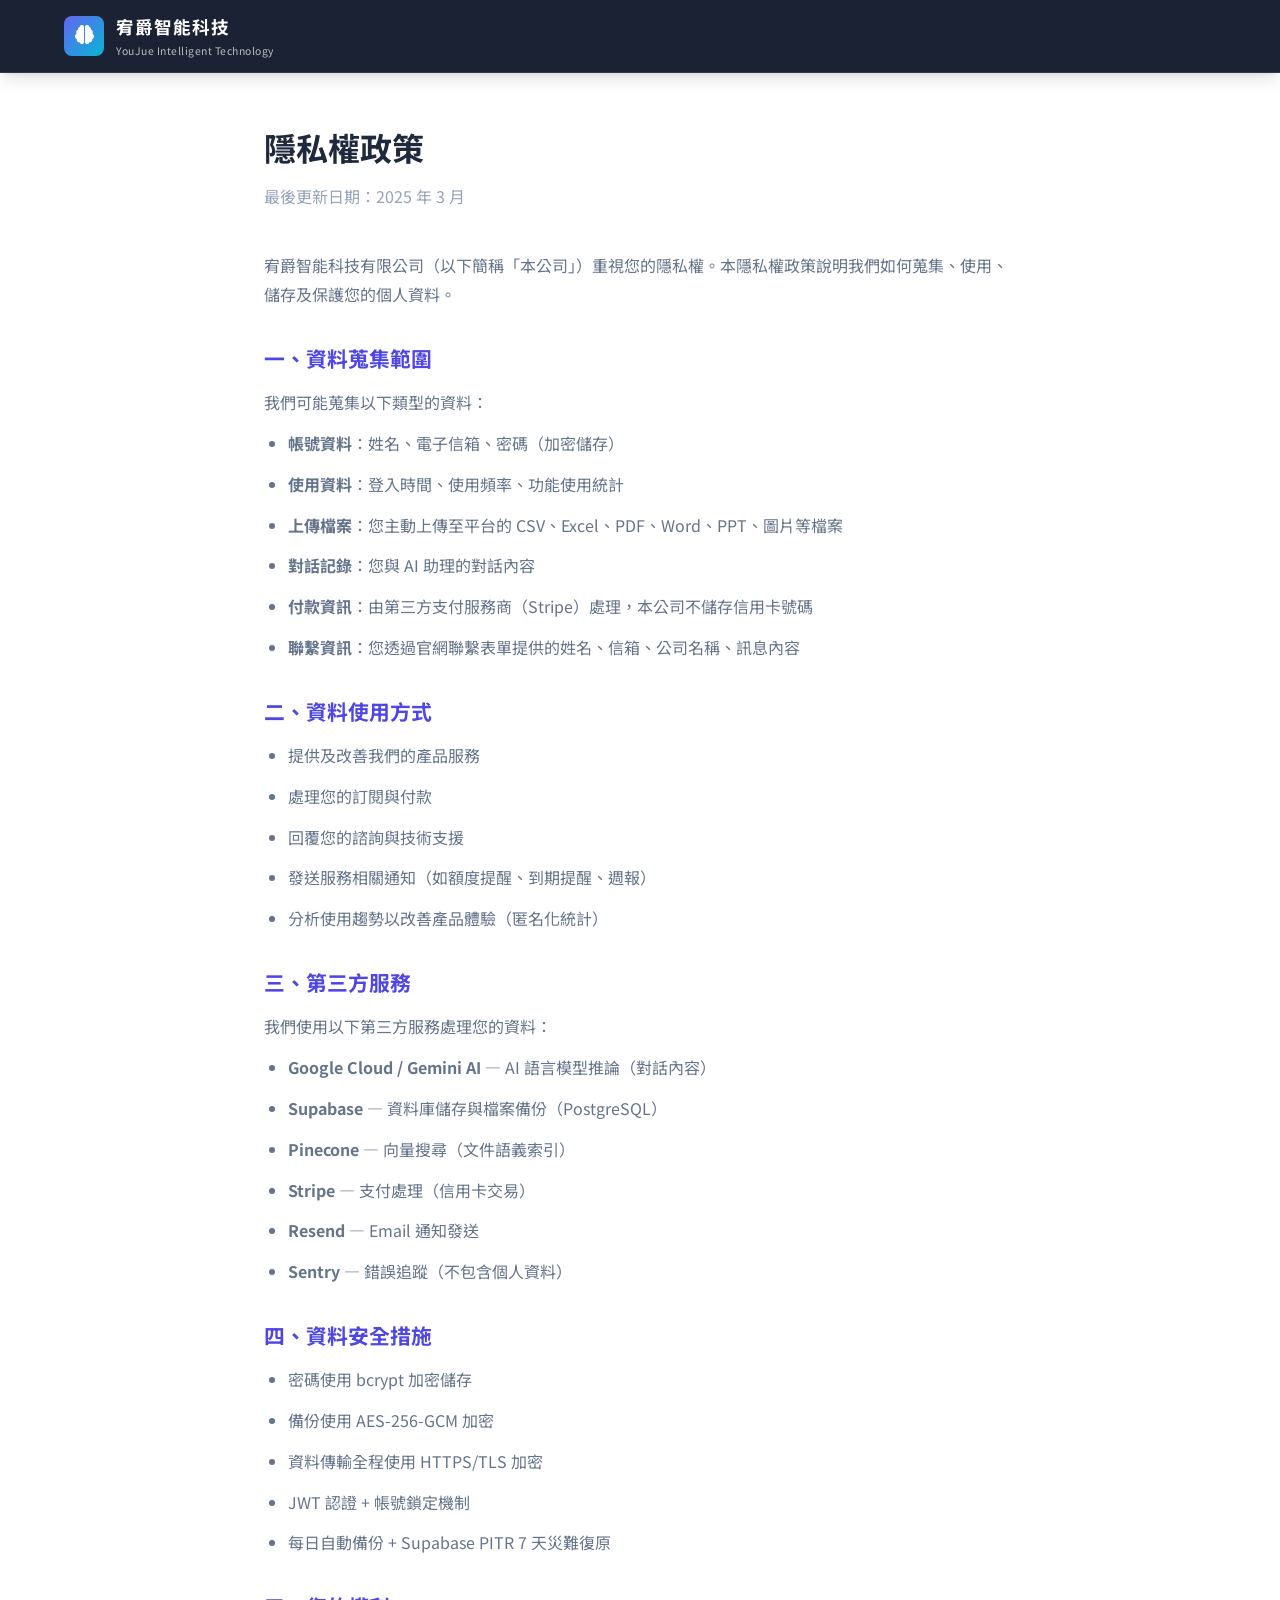
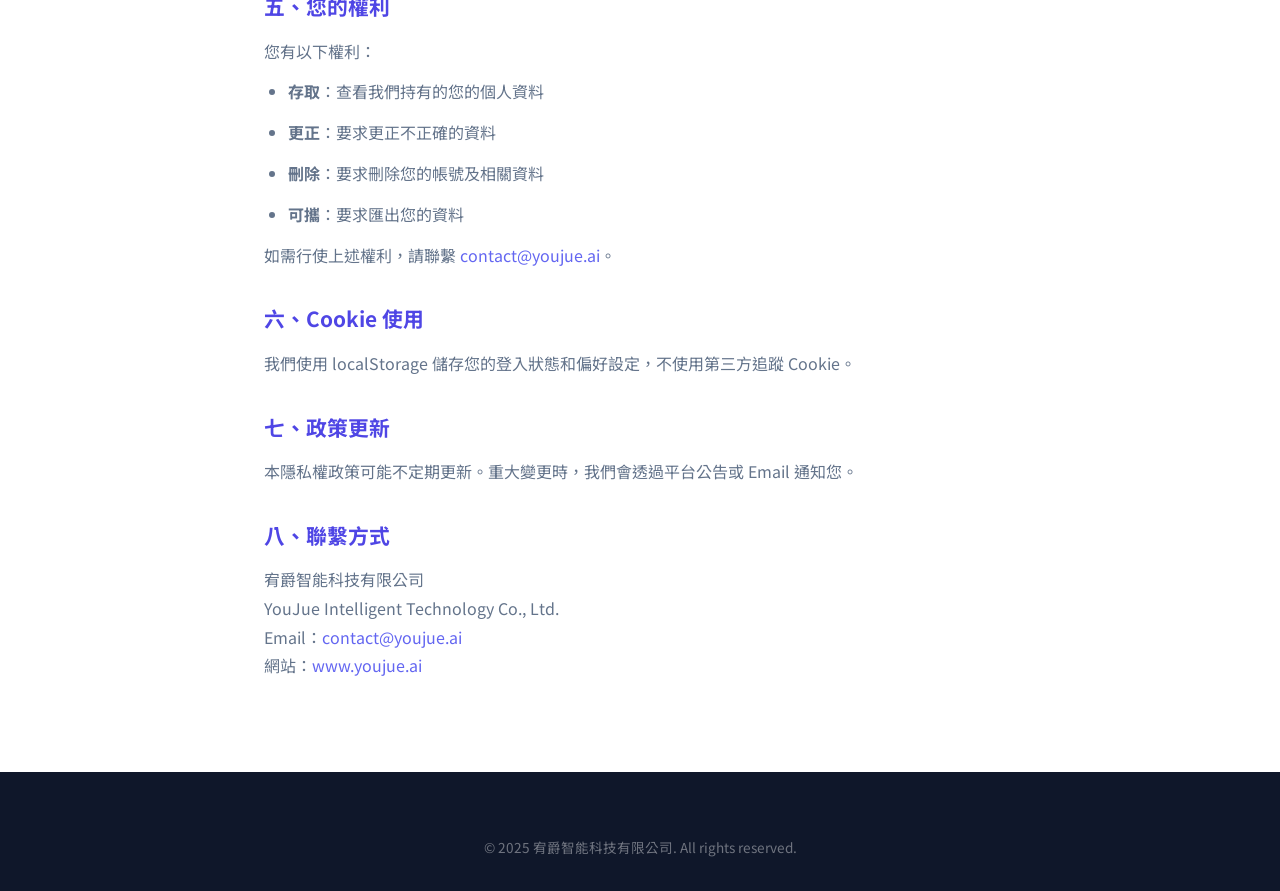
==== frontend/privacy.html @ e077a5e0 "feat: 建立宥爵智能科技官網完整初始版本 包含前端（首頁、產品頁、隱私政策、服務條款）、 後端（FastAPI + 健康檢查 + 聯繫表單 API）、 Docker 部署配置、CI/CD 工作流程" ====
<!DOCTYPE html>
<html lang="zh-TW">
<head>
    <meta charset="UTF-8">
    <meta name="viewport" content="width=device-width, initial-scale=1.0">
    <title>隱私權政策 — 宥爵智能科技</title>
    <link rel="stylesheet" href="https://cdnjs.cloudflare.com/ajax/libs/font-awesome/6.5.1/css/all.min.css">
    <link rel="preconnect" href="https://fonts.googleapis.com">
    <link rel="preconnect" href="https://fonts.gstatic.com" crossorigin>
    <link href="https://fonts.googleapis.com/css2?family=Noto+Sans+TC:wght@300;400;500;700;900&family=Inter:wght@300;400;500;600;700;800&display=swap" rel="stylesheet">
    <link rel="stylesheet" href="css/styles.css">
    <style>
        .legal-content { max-width: 800px; margin: 0 auto; padding: 120px 24px 80px; }
        .legal-content h1 { font-size: 2rem; margin-bottom: 8px; }
        .legal-content .legal-date { color: var(--text-muted); margin-bottom: 40px; }
        .legal-content h2 { font-size: 1.3rem; margin: 32px 0 12px; color: var(--primary-dark); }
        .legal-content p, .legal-content li { color: var(--text-secondary); line-height: 1.8; margin-bottom: 12px; }
        .legal-content ul { padding-left: 24px; }
        .legal-content a { color: var(--primary); }
    </style>
</head>
<body>
    <nav class="navbar scrolled" id="navbar">
        <div class="nav-container">
            <a href="index.html" class="nav-logo">
                <div class="logo-icon"><i class="fas fa-brain"></i></div>
                <div class="logo-text">
                    <span class="logo-main">宥爵智能科技</span>
                    <span class="logo-sub">YouJue Intelligent Technology</span>
                </div>
            </a>
        </div>
    </nav>

    <div class="legal-content">
        <h1>隱私權政策</h1>
        <p class="legal-date">最後更新日期：2025 年 3 月</p>

        <p>宥爵智能科技有限公司（以下簡稱「本公司」）重視您的隱私權。本隱私權政策說明我們如何蒐集、使用、儲存及保護您的個人資料。</p>

        <h2>一、資料蒐集範圍</h2>
        <p>我們可能蒐集以下類型的資料：</p>
        <ul>
            <li><strong>帳號資料</strong>：姓名、電子信箱、密碼（加密儲存）</li>
            <li><strong>使用資料</strong>：登入時間、使用頻率、功能使用統計</li>
            <li><strong>上傳檔案</strong>：您主動上傳至平台的 CSV、Excel、PDF、Word、PPT、圖片等檔案</li>
            <li><strong>對話記錄</strong>：您與 AI 助理的對話內容</li>
            <li><strong>付款資訊</strong>：由第三方支付服務商（Stripe）處理，本公司不儲存信用卡號碼</li>
            <li><strong>聯繫資訊</strong>：您透過官網聯繫表單提供的姓名、信箱、公司名稱、訊息內容</li>
        </ul>

        <h2>二、資料使用方式</h2>
        <ul>
            <li>提供及改善我們的產品服務</li>
            <li>處理您的訂閱與付款</li>
            <li>回覆您的諮詢與技術支援</li>
            <li>發送服務相關通知（如額度提醒、到期提醒、週報）</li>
            <li>分析使用趨勢以改善產品體驗（匿名化統計）</li>
        </ul>

        <h2>三、第三方服務</h2>
        <p>我們使用以下第三方服務處理您的資料：</p>
        <ul>
            <li><strong>Google Cloud / Gemini AI</strong> — AI 語言模型推論（對話內容）</li>
            <li><strong>Supabase</strong> — 資料庫儲存與檔案備份（PostgreSQL）</li>
            <li><strong>Pinecone</strong> — 向量搜尋（文件語義索引）</li>
            <li><strong>Stripe</strong> — 支付處理（信用卡交易）</li>
            <li><strong>Resend</strong> — Email 通知發送</li>
            <li><strong>Sentry</strong> — 錯誤追蹤（不包含個人資料）</li>
        </ul>

        <h2>四、資料安全措施</h2>
        <ul>
            <li>密碼使用 bcrypt 加密儲存</li>
            <li>備份使用 AES-256-GCM 加密</li>
            <li>資料傳輸全程使用 HTTPS/TLS 加密</li>
            <li>JWT 認證 + 帳號鎖定機制</li>
            <li>每日自動備份 + Supabase PITR 7 天災難復原</li>
        </ul>

        <h2>五、您的權利</h2>
        <p>您有以下權利：</p>
        <ul>
            <li><strong>存取</strong>：查看我們持有的您的個人資料</li>
            <li><strong>更正</strong>：要求更正不正確的資料</li>
            <li><strong>刪除</strong>：要求刪除您的帳號及相關資料</li>
            <li><strong>可攜</strong>：要求匯出您的資料</li>
        </ul>
        <p>如需行使上述權利，請聯繫 <a href="mailto:contact@youjue.ai">contact@youjue.ai</a>。</p>

        <h2>六、Cookie 使用</h2>
        <p>我們使用 localStorage 儲存您的登入狀態和偏好設定，不使用第三方追蹤 Cookie。</p>

        <h2>七、政策更新</h2>
        <p>本隱私權政策可能不定期更新。重大變更時，我們會透過平台公告或 Email 通知您。</p>

        <h2>八、聯繫方式</h2>
        <p>
            宥爵智能科技有限公司<br>
            YouJue Intelligent Technology Co., Ltd.<br>
            Email：<a href="mailto:contact@youjue.ai">contact@youjue.ai</a><br>
            網站：<a href="https://www.youjue.ai">www.youjue.ai</a>
        </p>
    </div>

    <footer class="footer">
        <div class="container">
            <div class="footer-bottom" style="border-top:none;padding-top:0;">
                <p>&copy; 2025 宥爵智能科技有限公司. All rights reserved.</p>
            </div>
        </div>
    </footer>
</body>
</html>
---- frontend/css/styles.css ----
/* ================================================================
   宥爵智能科技 — 公司官網樣式
   YouJue Intelligent Technology Co., Ltd.
   ================================================================ */

/* ---- CSS Variables ---- */
:root {
    --primary: #6366F1;
    --primary-dark: #4F46E5;
    --primary-light: #818CF8;
    --primary-bg: #EEF2FF;

    --accent-warm: #F59E0B;
    --accent-rose: #EC4899;
    --accent-emerald: #10B981;
    --accent-cyan: #06B6D4;

    --text-primary: #1E293B;
    --text-secondary: #64748B;
    --text-muted: #94A3B8;
    --text-white: #FFFFFF;

    --bg-white: #FFFFFF;
    --bg-light: #F8FAFC;
    --bg-dark: #0F172A;
    --bg-card: #FFFFFF;

    --border: #E2E8F0;
    --border-light: #F1F5F9;

    --shadow-sm: 0 1px 2px rgba(0,0,0,0.05);
    --shadow-md: 0 4px 6px -1px rgba(0,0,0,0.1), 0 2px 4px -2px rgba(0,0,0,0.1);
    --shadow-lg: 0 10px 15px -3px rgba(0,0,0,0.1), 0 4px 6px -4px rgba(0,0,0,0.1);
    --shadow-xl: 0 20px 25px -5px rgba(0,0,0,0.1), 0 8px 10px -6px rgba(0,0,0,0.1);

    --radius-sm: 8px;
    --radius-md: 12px;
    --radius-lg: 16px;
    --radius-xl: 24px;
    --radius-full: 9999px;

    --font-sans: 'Noto Sans TC', 'Inter', -apple-system, BlinkMacSystemFont, sans-serif;
    --font-mono: 'JetBrains Mono', 'Fira Code', monospace;

    --transition: all 0.3s cubic-bezier(0.4, 0, 0.2, 1);
    --transition-fast: all 0.15s ease;
}

/* ---- Reset & Base ---- */
*, *::before, *::after {
    margin: 0;
    padding: 0;
    box-sizing: border-box;
}

html {
    scroll-behavior: smooth;
    font-size: 16px;
}

body {
    font-family: var(--font-sans);
    color: var(--text-primary);
    background: var(--bg-white);
    line-height: 1.7;
    overflow-x: hidden;
    -webkit-font-smoothing: antialiased;
}

a {
    text-decoration: none;
    color: var(--primary);
    transition: var(--transition-fast);
}

a:hover {
    color: var(--primary-dark);
}

img {
    max-width: 100%;
    height: auto;
}

.container {
    max-width: 1200px;
    margin: 0 auto;
    padding: 0 24px;
}

.text-muted {
    color: var(--text-muted);
    font-size: 0.875rem;
}

/* ---- Buttons ---- */
.btn {
    display: inline-flex;
    align-items: center;
    gap: 8px;
    padding: 12px 24px;
    border-radius: var(--radius-full);
    font-weight: 600;
    font-size: 1rem;
    cursor: pointer;
    transition: var(--transition);
    border: 2px solid transparent;
    text-align: center;
    white-space: nowrap;
}

.btn-primary {
    background: linear-gradient(135deg, var(--primary), var(--primary-dark));
    color: var(--text-white);
    box-shadow: 0 4px 14px rgba(99, 102, 241, 0.4);
}

.btn-primary:hover {
    transform: translateY(-2px);
    box-shadow: 0 6px 20px rgba(99, 102, 241, 0.5);
    color: var(--text-white);
}

.btn-outline {
    background: transparent;
    color: var(--text-white);
    border-color: rgba(255,255,255,0.4);
}

.btn-outline:hover {
    background: rgba(255,255,255,0.1);
    border-color: rgba(255,255,255,0.8);
    color: var(--text-white);
}

.btn-lg {
    padding: 16px 32px;
    font-size: 1.1rem;
}

.btn-block {
    width: 100%;
    justify-content: center;
}

/* ---- Navbar ---- */
.navbar {
    position: fixed;
    top: 0;
    left: 0;
    right: 0;
    z-index: 1000;
    background: rgba(15, 23, 42, 0.8);
    backdrop-filter: blur(20px);
    border-bottom: 1px solid rgba(255,255,255,0.1);
    transition: var(--transition);
}

.navbar.scrolled {
    background: rgba(15, 23, 42, 0.95);
    box-shadow: var(--shadow-lg);
}

.nav-container {
    max-width: 1200px;
    margin: 0 auto;
    padding: 0 24px;
    display: flex;
    align-items: center;
    justify-content: space-between;
    height: 72px;
}

.nav-logo {
    display: flex;
    align-items: center;
    gap: 12px;
    color: var(--text-white);
}

.nav-logo:hover {
    color: var(--text-white);
}

.logo-icon {
    width: 40px;
    height: 40px;
    background: linear-gradient(135deg, var(--primary), var(--accent-cyan));
    border-radius: var(--radius-sm);
    display: flex;
    align-items: center;
    justify-content: center;
    font-size: 1.2rem;
    color: white;
}

.logo-text {
    display: flex;
    flex-direction: column;
}

.logo-main {
    font-weight: 700;
    font-size: 1.1rem;
    letter-spacing: 1px;
}

.logo-sub {
    font-size: 0.65rem;
    opacity: 0.7;
    letter-spacing: 0.5px;
}

.nav-links {
    display: flex;
    align-items: center;
    gap: 8px;
}

.nav-link {
    color: rgba(255,255,255,0.7);
    padding: 8px 16px;
    border-radius: var(--radius-full);
    font-size: 0.9rem;
    font-weight: 500;
    transition: var(--transition-fast);
}

.nav-link:hover,
.nav-link.active {
    color: var(--text-white);
    background: rgba(255,255,255,0.1);
}

.nav-toggle {
    display: none;
    background: none;
    border: none;
    cursor: pointer;
    padding: 8px;
}

.hamburger {
    display: block;
    width: 24px;
    height: 2px;
    background: white;
    position: relative;
    transition: var(--transition);
}

.hamburger::before,
.hamburger::after {
    content: '';
    position: absolute;
    width: 24px;
    height: 2px;
    background: white;
    transition: var(--transition);
}

.hamburger::before { top: -7px; }
.hamburger::after { top: 7px; }

.nav-toggle.active .hamburger { background: transparent; }
.nav-toggle.active .hamburger::before { top: 0; transform: rotate(45deg); }
.nav-toggle.active .hamburger::after { top: 0; transform: rotate(-45deg); }

/* ---- Hero Section ---- */
.hero {
    min-height: 100vh;
    display: flex;
    align-items: center;
    justify-content: center;
    position: relative;
    background: linear-gradient(135deg, #0F172A 0%, #1E293B 50%, #312E81 100%);
    overflow: hidden;
    padding-top: 72px;
}

.hero-bg {
    position: absolute;
    inset: 0;
    overflow: hidden;
}

.hero-particles {
    position: absolute;
    inset: 0;
}

.hero-content {
    position: relative;
    z-index: 2;
    text-align: center;
    padding: 40px 24px;
    max-width: 900px;
}

.hero-badge {
    display: inline-flex;
    align-items: center;
    gap: 8px;
    background: rgba(99, 102, 241, 0.2);
    border: 1px solid rgba(99, 102, 241, 0.3);
    color: var(--primary-light);
    padding: 8px 20px;
    border-radius: var(--radius-full);
    font-size: 0.85rem;
    font-weight: 500;
    margin-bottom: 32px;
    animation: fadeInUp 0.8s ease;
}

.hero-title {
    color: var(--text-white);
    margin-bottom: 24px;
    animation: fadeInUp 0.8s ease 0.2s both;
}

.hero-title-line {
    display: block;
    font-size: 2.5rem;
    font-weight: 300;
    letter-spacing: 2px;
}

.hero-title-highlight {
    display: block;
    font-size: 4rem;
    font-weight: 900;
    background: linear-gradient(135deg, var(--primary-light), var(--accent-cyan), var(--accent-warm));
    -webkit-background-clip: text;
    -webkit-text-fill-color: transparent;
    background-clip: text;
    line-height: 1.2;
    margin-top: 8px;
}

.hero-subtitle {
    color: rgba(255,255,255,0.7);
    font-size: 1.15rem;
    line-height: 1.8;
    margin-bottom: 40px;
    animation: fadeInUp 0.8s ease 0.4s both;
}

.hero-actions {
    display: flex;
    gap: 16px;
    justify-content: center;
    flex-wrap: wrap;
    margin-bottom: 60px;
    animation: fadeInUp 0.8s ease 0.6s both;
}

.hero-stats {
    display: flex;
    gap: 48px;
    justify-content: center;
    animation: fadeInUp 0.8s ease 0.8s both;
}

.hero-stat {
    display: flex;
    align-items: center;
    gap: 12px;
}

.hero-stat-icon {
    width: 48px;
    height: 48px;
    background: rgba(99, 102, 241, 0.2);
    border-radius: var(--radius-sm);
    display: flex;
    align-items: center;
    justify-content: center;
    color: var(--primary-light);
    font-size: 1.2rem;
}

.hero-stat-info {
    display: flex;
    flex-direction: column;
    text-align: left;
}

.hero-stat-number {
    color: var(--text-white);
    font-weight: 700;
    font-size: 1.1rem;
}

.hero-stat-label {
    color: rgba(255,255,255,0.5);
    font-size: 0.8rem;
}

.hero-scroll {
    position: absolute;
    bottom: 32px;
    left: 50%;
    transform: translateX(-50%);
    z-index: 2;
}

.scroll-indicator {
    display: flex;
    flex-direction: column;
    align-items: center;
    gap: 8px;
    color: rgba(255,255,255,0.4);
    font-size: 0.75rem;
    letter-spacing: 2px;
    text-transform: uppercase;
    animation: bounce 2s infinite;
}

/* ---- Section Common ---- */
.section {
    padding: 100px 0;
}

.section-header {
    text-align: center;
    margin-bottom: 64px;
}

.section-badge {
    display: inline-block;
    background: var(--primary-bg);
    color: var(--primary);
    padding: 6px 16px;
    border-radius: var(--radius-full);
    font-size: 0.8rem;
    font-weight: 600;
    text-transform: uppercase;
    letter-spacing: 2px;
    margin-bottom: 16px;
}

.section-title {
    font-size: 2.5rem;
    font-weight: 800;
    color: var(--text-primary);
    margin-bottom: 12px;
}

.section-subtitle {
    color: var(--text-secondary);
    font-size: 1.1rem;
}

/* ---- About Section ---- */
.about-section {
    background: var(--bg-light);
}

.about-grid {
    display: grid;
    grid-template-columns: 1fr 1fr;
    gap: 32px;
    align-items: start;
}

.about-card-intro {
    background: var(--bg-white);
    border-radius: var(--radius-lg);
    padding: 40px;
    box-shadow: var(--shadow-md);
    border: 1px solid var(--border-light);
}

.about-card-icon {
    width: 64px;
    height: 64px;
    background: linear-gradient(135deg, var(--primary), var(--primary-dark));
    border-radius: var(--radius-md);
    display: flex;
    align-items: center;
    justify-content: center;
    color: white;
    font-size: 1.5rem;
    margin-bottom: 24px;
}

.about-card-intro h3 {
    font-size: 1.5rem;
    margin-bottom: 16px;
}

.about-card-intro p {
    color: var(--text-secondary);
    margin-bottom: 12px;
    line-height: 1.8;
}

.about-values {
    display: grid;
    grid-template-columns: 1fr 1fr;
    gap: 20px;
}

.value-card {
    background: var(--bg-white);
    border-radius: var(--radius-md);
    padding: 28px;
    box-shadow: var(--shadow-sm);
    border: 1px solid var(--border-light);
    transition: var(--transition);
}

.value-card:hover {
    transform: translateY(-4px);
    box-shadow: var(--shadow-lg);
}

.value-icon {
    width: 48px;
    height: 48px;
    border-radius: var(--radius-sm);
    display: flex;
    align-items: center;
    justify-content: center;
    font-size: 1.2rem;
    margin-bottom: 16px;
}

.icon-warm { background: #FEF3C7; color: #D97706; }
.icon-craft { background: #FEE2E2; color: #DC2626; }
.icon-innovation { background: #DBEAFE; color: #2563EB; }
.icon-security { background: #D1FAE5; color: #059669; }

.value-card h4 {
    font-size: 1rem;
    margin-bottom: 8px;
}

.value-card p {
    color: var(--text-secondary);
    font-size: 0.9rem;
    line-height: 1.6;
}

/* ---- Philosophy Section ---- */
.philosophy-grid {
    display: grid;
    grid-template-columns: 1fr 1fr;
    gap: 24px;
    margin-bottom: 64px;
}

.philosophy-card {
    background: var(--bg-white);
    border-radius: var(--radius-lg);
    padding: 36px;
    box-shadow: var(--shadow-md);
    border: 1px solid var(--border-light);
    transition: var(--transition);
    position: relative;
    overflow: hidden;
}

.philosophy-card:hover {
    transform: translateY(-4px);
    box-shadow: var(--shadow-xl);
}

.philosophy-main {
    grid-column: 1 / -1;
    background: linear-gradient(135deg, var(--primary), var(--primary-dark));
    color: var(--text-white);
}

.philosophy-main p {
    color: rgba(255,255,255,0.85);
}

.philosophy-number {
    font-size: 4rem;
    font-weight: 900;
    opacity: 0.1;
    position: absolute;
    top: 16px;
    right: 24px;
    line-height: 1;
}

.philosophy-card h3 {
    font-size: 1.4rem;
    margin-bottom: 16px;
}

.philosophy-card p {
    color: var(--text-secondary);
    line-height: 1.8;
    margin-bottom: 20px;
}

.philosophy-tags {
    display: flex;
    flex-wrap: wrap;
    gap: 8px;
}

.tag {
    display: inline-block;
    padding: 4px 12px;
    border-radius: var(--radius-full);
    font-size: 0.8rem;
    font-weight: 500;
    background: rgba(99,102,241,0.1);
    color: var(--primary);
}

.philosophy-main .tag {
    background: rgba(255,255,255,0.2);
    color: var(--text-white);
}

/* Philosophy Flow */
.philosophy-flow {
    display: flex;
    align-items: center;
    justify-content: center;
    gap: 16px;
    padding: 40px 0;
    flex-wrap: wrap;
}

.flow-step {
    display: flex;
    flex-direction: column;
    align-items: center;
    gap: 12px;
}

.flow-icon {
    width: 72px;
    height: 72px;
    background: linear-gradient(135deg, var(--primary-bg), var(--bg-white));
    border: 2px solid var(--primary-light);
    border-radius: 50%;
    display: flex;
    align-items: center;
    justify-content: center;
    font-size: 1.5rem;
    color: var(--primary);
    transition: var(--transition);
}

.flow-step:hover .flow-icon {
    background: linear-gradient(135deg, var(--primary), var(--primary-dark));
    color: white;
    transform: scale(1.1);
}

.flow-label {
    font-weight: 600;
    font-size: 0.9rem;
    color: var(--text-primary);
}

.flow-arrow {
    color: var(--primary-light);
    font-size: 1.2rem;
}

/* ---- Products Section ---- */
.products-section {
    background: var(--bg-light);
}

.product-featured {
    background: var(--bg-white);
    border-radius: var(--radius-xl);
    overflow: hidden;
    box-shadow: var(--shadow-xl);
    border: 1px solid var(--border-light);
    margin-bottom: 64px;
    position: relative;
}

.product-featured-badge {
    position: absolute;
    top: 24px;
    left: 24px;
    background: linear-gradient(135deg, var(--accent-warm), #F97316);
    color: white;
    padding: 6px 16px;
    border-radius: var(--radius-full);
    font-size: 0.8rem;
    font-weight: 600;
    z-index: 2;
    display: flex;
    align-items: center;
    gap: 6px;
}

.product-featured-content {
    display: grid;
    grid-template-columns: 1fr 1fr;
    gap: 0;
}

.product-featured-info {
    padding: 60px 48px;
}

.product-featured-name {
    margin-bottom: 20px;
}

.product-logo-text {
    display: block;
    font-size: 2rem;
    font-weight: 800;
    background: linear-gradient(135deg, var(--primary), var(--accent-cyan));
    -webkit-background-clip: text;
    -webkit-text-fill-color: transparent;
    background-clip: text;
}

.product-logo-sub {
    display: block;
    font-size: 1rem;
    color: var(--text-muted);
    font-weight: 400;
}

.product-featured-desc {
    color: var(--text-secondary);
    font-size: 1.05rem;
    line-height: 1.8;
    margin-bottom: 28px;
}

.product-features {
    display: grid;
    grid-template-columns: 1fr 1fr;
    gap: 12px;
    margin-bottom: 32px;
}

.product-feature {
    display: flex;
    align-items: center;
    gap: 10px;
    padding: 8px 0;
    font-size: 0.9rem;
    color: var(--text-secondary);
}

.product-feature i {
    color: var(--primary);
    width: 20px;
    text-align: center;
}

.product-featured-actions {
    display: flex;
    gap: 12px;
}

.product-featured-actions .btn-outline {
    color: var(--text-secondary);
    border-color: var(--border);
}

.product-featured-actions .btn-outline:hover {
    color: var(--primary);
    border-color: var(--primary);
    background: var(--primary-bg);
}

/* Product Mockup */
.product-featured-visual {
    background: linear-gradient(135deg, #1E293B, #312E81);
    display: flex;
    align-items: center;
    justify-content: center;
    padding: 48px;
}

.product-mockup {
    width: 100%;
    max-width: 400px;
    background: var(--bg-white);
    border-radius: var(--radius-lg);
    overflow: hidden;
    box-shadow: 0 20px 60px rgba(0,0,0,0.3);
}

.mockup-header {
    background: #F1F5F9;
    padding: 12px 16px;
    display: flex;
    align-items: center;
    gap: 12px;
}

.mockup-dots {
    display: flex;
    gap: 6px;
}

.mockup-dots span {
    width: 10px;
    height: 10px;
    border-radius: 50%;
    background: #CBD5E1;
}

.mockup-dots span:first-child { background: #EF4444; }
.mockup-dots span:nth-child(2) { background: #F59E0B; }
.mockup-dots span:last-child { background: #22C55E; }

.mockup-url {
    flex: 1;
    background: white;
    padding: 4px 12px;
    border-radius: var(--radius-sm);
    font-size: 0.75rem;
    color: var(--text-muted);
}

.mockup-body {
    padding: 20px;
    min-height: 250px;
}

.mockup-chat {
    display: flex;
    flex-direction: column;
    gap: 12px;
}

.mockup-msg {
    max-width: 85%;
    padding: 10px 14px;
    border-radius: var(--radius-md);
    font-size: 0.85rem;
    line-height: 1.5;
    animation: fadeInUp 0.6s ease both;
}

.mockup-msg-user {
    align-self: flex-end;
    background: var(--primary);
    color: white;
    border-bottom-right-radius: 4px;
    animation-delay: 0.3s;
}

.mockup-msg-ai {
    align-self: flex-start;
    background: #F1F5F9;
    color: var(--text-primary);
    border-bottom-left-radius: 4px;
    display: flex;
    gap: 8px;
    animation-delay: 0.8s;
}

.mockup-ai-avatar {
    width: 28px;
    height: 28px;
    min-width: 28px;
    background: linear-gradient(135deg, var(--primary), var(--accent-cyan));
    border-radius: 50%;
    display: flex;
    align-items: center;
    justify-content: center;
    color: white;
    font-size: 0.7rem;
}

.mockup-typing {
    display: flex;
    gap: 4px;
    padding: 8px 14px;
    animation: fadeInUp 0.6s ease 1.3s both;
}

.mockup-typing span {
    width: 6px;
    height: 6px;
    border-radius: 50%;
    background: var(--text-muted);
    animation: typingDot 1.4s infinite;
}

.mockup-typing span:nth-child(2) { animation-delay: 0.2s; }
.mockup-typing span:nth-child(3) { animation-delay: 0.4s; }

/* Industries */
.industries-title {
    text-align: center;
    font-size: 1.5rem;
    margin-bottom: 32px;
    color: var(--text-primary);
}

.industries-grid {
    display: grid;
    grid-template-columns: repeat(3, 1fr);
    gap: 20px;
    margin-bottom: 64px;
}

.industry-card {
    background: var(--bg-white);
    border-radius: var(--radius-md);
    padding: 28px;
    text-align: center;
    box-shadow: var(--shadow-sm);
    border: 1px solid var(--border-light);
    transition: var(--transition);
}

.industry-card:hover {
    transform: translateY(-4px);
    box-shadow: var(--shadow-lg);
    border-color: var(--primary-light);
}

.industry-icon {
    width: 56px;
    height: 56px;
    margin: 0 auto 16px;
    background: var(--primary-bg);
    border-radius: var(--radius-md);
    display: flex;
    align-items: center;
    justify-content: center;
    font-size: 1.4rem;
    color: var(--primary);
}

.industry-card h4 {
    margin-bottom: 8px;
}

.industry-card p {
    color: var(--text-muted);
    font-size: 0.85rem;
}

/* Future Products */
.future-grid {
    display: grid;
    grid-template-columns: repeat(3, 1fr);
    gap: 20px;
}

.future-card {
    background: var(--bg-white);
    border-radius: var(--radius-md);
    padding: 32px;
    text-align: center;
    box-shadow: var(--shadow-sm);
    border: 2px dashed var(--border);
    position: relative;
    transition: var(--transition);
}

.future-card:hover {
    border-color: var(--primary-light);
    box-shadow: var(--shadow-md);
}

.future-badge {
    position: absolute;
    top: 16px;
    right: 16px;
    background: var(--primary-bg);
    color: var(--primary);
    padding: 4px 12px;
    border-radius: var(--radius-full);
    font-size: 0.7rem;
    font-weight: 600;
    text-transform: uppercase;
    letter-spacing: 1px;
}

.future-icon {
    width: 64px;
    height: 64px;
    margin: 0 auto 20px;
    background: linear-gradient(135deg, var(--primary-bg), #E0E7FF);
    border-radius: var(--radius-lg);
    display: flex;
    align-items: center;
    justify-content: center;
    font-size: 1.5rem;
    color: var(--primary);
}

.future-card h4 {
    margin-bottom: 12px;
    font-size: 1.1rem;
}

.future-card p {
    color: var(--text-secondary);
    font-size: 0.9rem;
    line-height: 1.6;
}

/* ---- Technology Section ---- */
.tech-grid {
    display: grid;
    grid-template-columns: repeat(3, 1fr);
    gap: 24px;
    margin-bottom: 64px;
}

.tech-card {
    background: var(--bg-white);
    border-radius: var(--radius-md);
    padding: 32px;
    box-shadow: var(--shadow-sm);
    border: 1px solid var(--border-light);
    transition: var(--transition);
}

.tech-card:hover {
    transform: translateY(-4px);
    box-shadow: var(--shadow-lg);
}

.tech-icon {
    width: 56px;
    height: 56px;
    background: var(--primary-bg);
    border-radius: var(--radius-md);
    display: flex;
    align-items: center;
    justify-content: center;
    font-size: 1.4rem;
    color: var(--primary);
    margin-bottom: 20px;
}

.tech-card h4 {
    margin-bottom: 12px;
    font-size: 1.1rem;
}

.tech-card p {
    color: var(--text-secondary);
    font-size: 0.9rem;
    line-height: 1.6;
    margin-bottom: 16px;
}

.tech-tags {
    display: flex;
    flex-wrap: wrap;
    gap: 6px;
}

.tech-tags span {
    background: var(--bg-light);
    color: var(--text-muted);
    padding: 4px 10px;
    border-radius: var(--radius-full);
    font-size: 0.75rem;
    font-weight: 500;
}

/* Architecture Diagram */
.arch-diagram {
    background: var(--bg-white);
    border-radius: var(--radius-lg);
    padding: 48px;
    box-shadow: var(--shadow-md);
    border: 1px solid var(--border-light);
}

.arch-diagram h3 {
    text-align: center;
    margin-bottom: 40px;
    font-size: 1.3rem;
}

.arch-visual {
    display: flex;
    flex-direction: column;
    align-items: center;
    gap: 12px;
}

.arch-layer {
    display: flex;
    gap: 16px;
    justify-content: center;
    flex-wrap: wrap;
}

.arch-node {
    display: flex;
    align-items: center;
    gap: 10px;
    background: var(--bg-light);
    border: 1px solid var(--border);
    border-radius: var(--radius-md);
    padding: 12px 20px;
    font-size: 0.9rem;
    font-weight: 500;
    transition: var(--transition);
}

.arch-node:hover {
    border-color: var(--primary-light);
    background: var(--primary-bg);
}

.arch-node i {
    color: var(--primary);
}

.arch-connector {
    color: var(--primary-light);
    font-size: 1rem;
}

.arch-layer-user .arch-node { border-color: var(--accent-emerald); }
.arch-layer-user .arch-node i { color: var(--accent-emerald); }
.arch-layer-frontend .arch-node { border-color: var(--accent-cyan); }
.arch-layer-frontend .arch-node i { color: var(--accent-cyan); }
.arch-layer-backend .arch-node { border-color: var(--primary); }
.arch-layer-services .arch-node { border-color: var(--accent-warm); }
.arch-layer-services .arch-node i { color: var(--accent-warm); }

/* ---- Contact Section ---- */
.contact-section {
    background: var(--bg-light);
}

.contact-grid {
    display: grid;
    grid-template-columns: 1fr 1fr;
    gap: 48px;
    align-items: start;
}

.contact-info {
    display: flex;
    flex-direction: column;
    gap: 20px;
}

.contact-card {
    background: var(--bg-white);
    border-radius: var(--radius-md);
    padding: 28px;
    box-shadow: var(--shadow-sm);
    border: 1px solid var(--border-light);
    display: flex;
    gap: 20px;
    align-items: flex-start;
}

.contact-card-icon {
    width: 48px;
    height: 48px;
    min-width: 48px;
    border-radius: var(--radius-sm);
    display: flex;
    align-items: center;
    justify-content: center;
    font-size: 1.2rem;
}

.icon-purple { background: #EDE9FE; color: #7C3AED; }
.icon-blue { background: #DBEAFE; color: #2563EB; }
.icon-emerald { background: #D1FAE5; color: #059669; }

.contact-card h4 {
    font-size: 1rem;
    margin-bottom: 4px;
}

.contact-card p {
    color: var(--text-secondary);
    font-size: 0.9rem;
    margin: 0;
}

/* Contact Form */
.contact-form-wrapper {
    background: var(--bg-white);
    border-radius: var(--radius-lg);
    padding: 40px;
    box-shadow: var(--shadow-md);
    border: 1px solid var(--border-light);
}

.contact-form h3 {
    font-size: 1.3rem;
    margin-bottom: 24px;
}

.form-group {
    margin-bottom: 20px;
}

.form-group label {
    display: block;
    font-weight: 600;
    font-size: 0.9rem;
    margin-bottom: 8px;
    color: var(--text-primary);
}

.form-group input,
.form-group select,
.form-group textarea {
    width: 100%;
    padding: 12px 16px;
    border: 1px solid var(--border);
    border-radius: var(--radius-sm);
    font-size: 0.95rem;
    font-family: var(--font-sans);
    color: var(--text-primary);
    background: var(--bg-white);
    transition: var(--transition-fast);
}

.form-group input:focus,
.form-group select:focus,
.form-group textarea:focus {
    outline: none;
    border-color: var(--primary);
    box-shadow: 0 0 0 3px rgba(99, 102, 241, 0.15);
}

.form-group textarea {
    resize: vertical;
    min-height: 120px;
}

/* ---- Footer ---- */
.footer {
    background: var(--bg-dark);
    color: rgba(255,255,255,0.7);
    padding: 64px 0 32px;
}

.footer-grid {
    display: grid;
    grid-template-columns: 2fr 1fr 1fr 1fr;
    gap: 40px;
    margin-bottom: 40px;
}

.footer-logo {
    display: flex;
    align-items: center;
    gap: 12px;
    margin-bottom: 16px;
}

.footer-logo .logo-main { color: var(--text-white); }
.footer-logo .logo-sub { color: rgba(255,255,255,0.5); }

.footer-desc {
    font-size: 0.9rem;
    line-height: 1.7;
}

.footer-links h4 {
    color: var(--text-white);
    font-size: 1rem;
    margin-bottom: 16px;
}

.footer-links ul {
    list-style: none;
    display: flex;
    flex-direction: column;
    gap: 10px;
}

.footer-links a {
    color: rgba(255,255,255,0.6);
    font-size: 0.9rem;
    display: flex;
    align-items: center;
    gap: 8px;
    transition: var(--transition-fast);
}

.footer-links a:hover {
    color: var(--text-white);
}

.footer-bottom {
    border-top: 1px solid rgba(255,255,255,0.1);
    padding-top: 24px;
    text-align: center;
    font-size: 0.85rem;
    color: rgba(255,255,255,0.4);
}

/* ---- Back to Top ---- */
.back-to-top {
    position: fixed;
    bottom: 32px;
    right: 32px;
    width: 48px;
    height: 48px;
    background: var(--primary);
    color: white;
    border: none;
    border-radius: 50%;
    cursor: pointer;
    font-size: 1rem;
    box-shadow: var(--shadow-lg);
    transition: var(--transition);
    opacity: 0;
    visibility: hidden;
    transform: translateY(16px);
    z-index: 99;
}

.back-to-top.visible {
    opacity: 1;
    visibility: visible;
    transform: translateY(0);
}

.back-to-top:hover {
    background: var(--primary-dark);
    transform: translateY(-4px);
}

/* ---- Animations ---- */
@keyframes fadeInUp {
    from {
        opacity: 0;
        transform: translateY(30px);
    }
    to {
        opacity: 1;
        transform: translateY(0);
    }
}

@keyframes bounce {
    0%, 20%, 50%, 80%, 100% { transform: translateY(0); }
    40% { transform: translateY(-10px); }
    60% { transform: translateY(-5px); }
}

@keyframes typingDot {
    0%, 60%, 100% { opacity: 0.3; transform: translateY(0); }
    30% { opacity: 1; transform: translateY(-4px); }
}

/* Scroll reveal */
.reveal {
    opacity: 0;
    transform: translateY(40px);
    transition: opacity 0.8s ease, transform 0.8s ease;
}

.reveal.visible {
    opacity: 1;
    transform: translateY(0);
}

/* ---- Responsive ---- */
@media (max-width: 1024px) {
    .hero-title-highlight { font-size: 3rem; }
    .product-featured-content { grid-template-columns: 1fr; }
    .product-featured-visual { min-height: 350px; }
    .tech-grid { grid-template-columns: repeat(2, 1fr); }
    .footer-grid { grid-template-columns: 1fr 1fr; gap: 32px; }
}

@media (max-width: 768px) {
    .nav-links {
        display: none;
        position: absolute;
        top: 72px;
        left: 0;
        right: 0;
        background: rgba(15, 23, 42, 0.98);
        flex-direction: column;
        padding: 16px;
        gap: 4px;
        border-top: 1px solid rgba(255,255,255,0.1);
    }

    .nav-links.open { display: flex; }
    .nav-toggle { display: block; }

    .hero-title-line { font-size: 1.8rem; }
    .hero-title-highlight { font-size: 2.5rem; }
    .hero-subtitle { font-size: 1rem; }
    .hero-subtitle br { display: none; }
    .hero-stats { flex-direction: column; gap: 20px; align-items: center; }
    .hero-actions { flex-direction: column; align-items: center; }

    .section { padding: 64px 0; }
    .section-title { font-size: 2rem; }

    .about-grid { grid-template-columns: 1fr; }
    .about-values { grid-template-columns: 1fr; }

    .philosophy-grid { grid-template-columns: 1fr; }
    .philosophy-flow { flex-direction: column; }
    .flow-arrow { transform: rotate(90deg); }

    .product-featured-info { padding: 32px 24px; }
    .product-features { grid-template-columns: 1fr; }
    .product-featured-actions { flex-direction: column; }
    .product-featured-visual { padding: 24px; }

    .industries-grid { grid-template-columns: repeat(2, 1fr); }
    .future-grid { grid-template-columns: 1fr; }

    .tech-grid { grid-template-columns: 1fr; }

    .contact-grid { grid-template-columns: 1fr; }
    .contact-form-wrapper { padding: 24px; }

    .footer-grid { grid-template-columns: 1fr; gap: 32px; }

    .arch-diagram { padding: 24px; }
}

@media (max-width: 480px) {
    .hero-title-line { font-size: 1.4rem; }
    .hero-title-highlight { font-size: 2rem; }
    .industries-grid { grid-template-columns: 1fr; }
    .btn-lg { padding: 14px 24px; font-size: 1rem; }
}
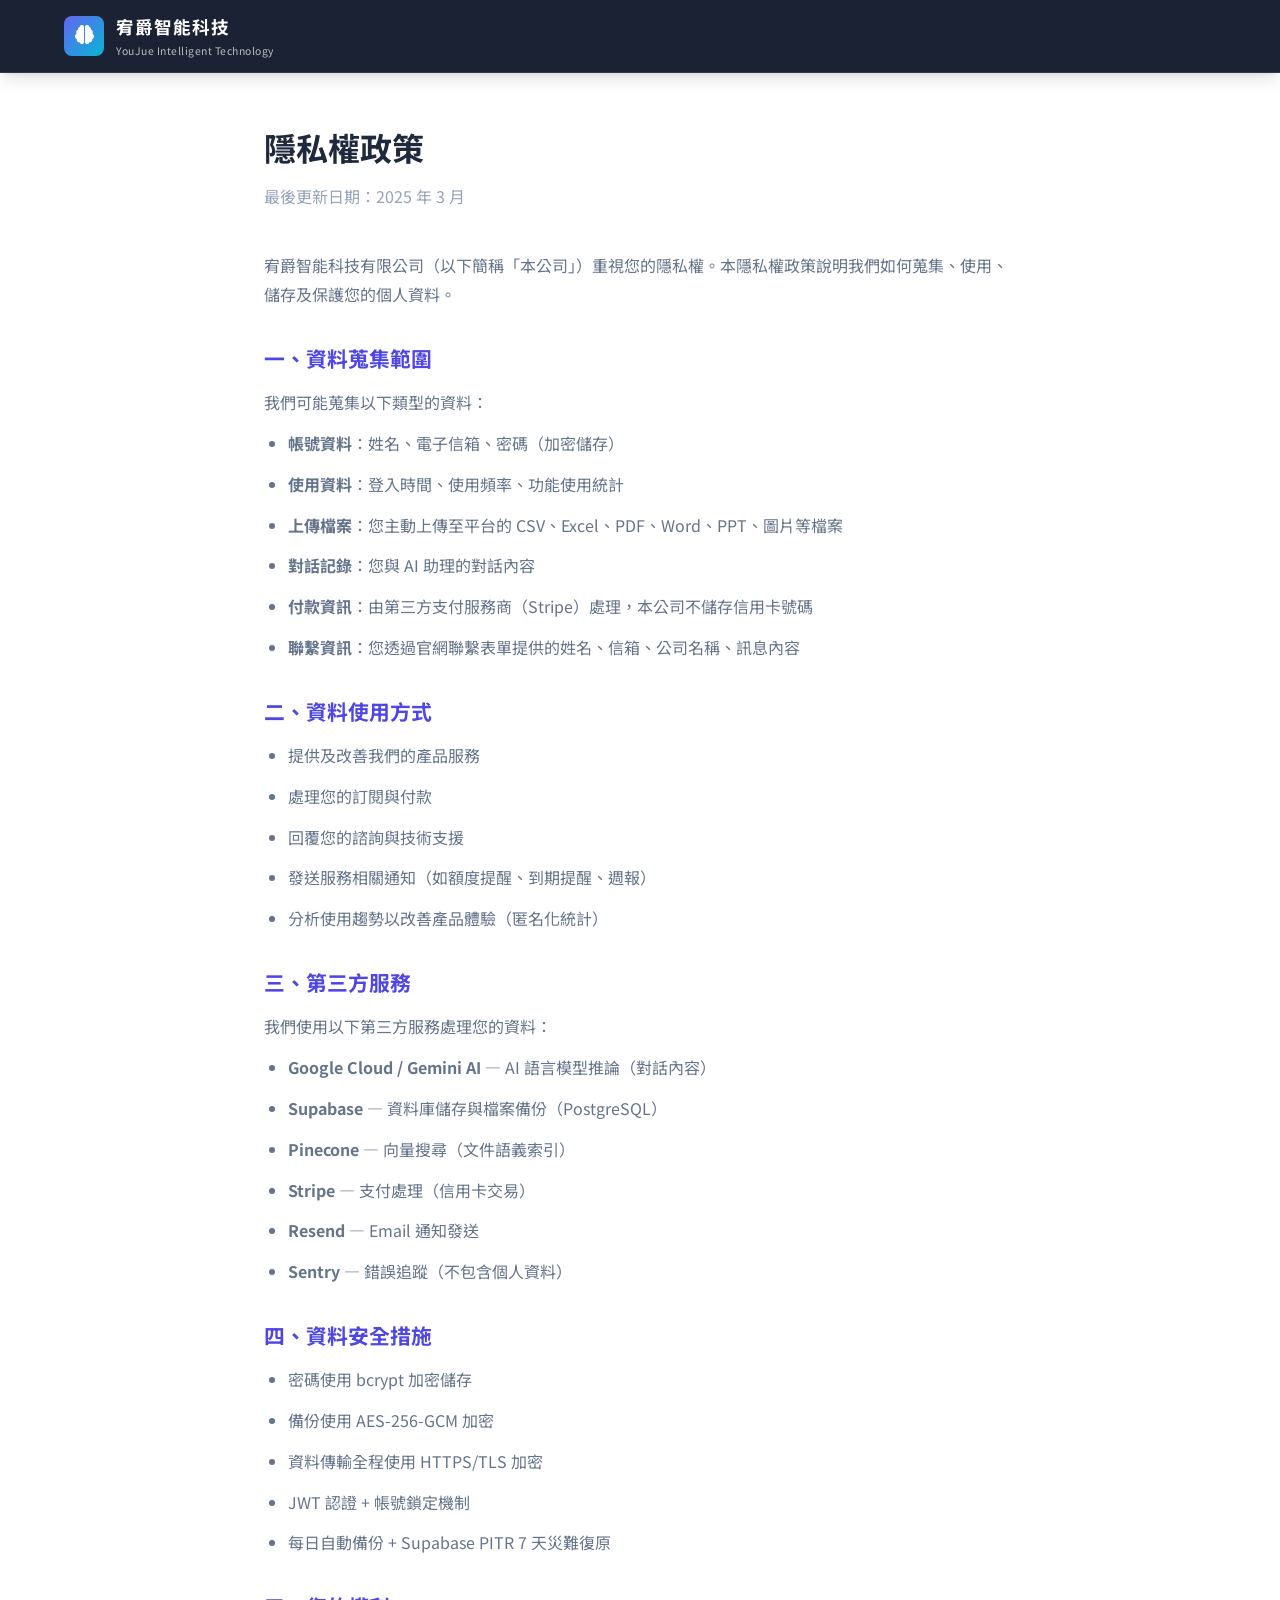
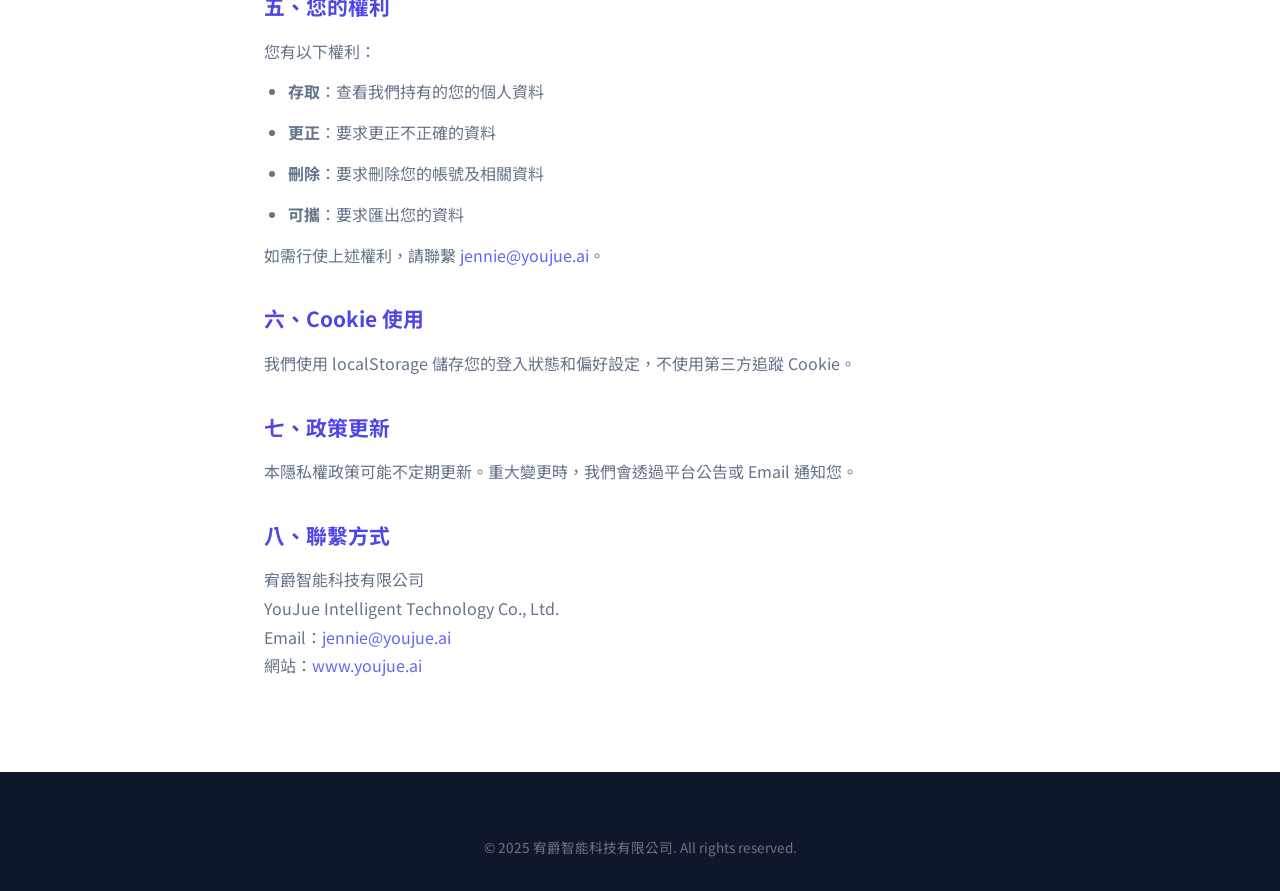
==== commit ddc19a58: "將公司聯絡信箱從 contact@youjue.ai 改為 jennie@youjue.ai 涉及檔案：index.html、privacy.html、terms.html、app.js、 .env." ====
--- a/frontend/privacy.html
+++ b/frontend/privacy.html
@@ -86,7 +86,7 @@
             <li><strong>刪除</strong>：要求刪除您的帳號及相關資料</li>
             <li><strong>可攜</strong>：要求匯出您的資料</li>
         </ul>
-        <p>如需行使上述權利，請聯繫 <a href="mailto:contact@youjue.ai">contact@youjue.ai</a>。</p>
+        <p>如需行使上述權利，請聯繫 <a href="mailto:jennie@youjue.ai">jennie@youjue.ai</a>。</p>
 
         <h2>六、Cookie 使用</h2>
         <p>我們使用 localStorage 儲存您的登入狀態和偏好設定，不使用第三方追蹤 Cookie。</p>
@@ -98,7 +98,7 @@
         <p>
             宥爵智能科技有限公司<br>
             YouJue Intelligent Technology Co., Ltd.<br>
-            Email：<a href="mailto:contact@youjue.ai">contact@youjue.ai</a><br>
+            Email：<a href="mailto:jennie@youjue.ai">jennie@youjue.ai</a><br>
             網站：<a href="https://www.youjue.ai">www.youjue.ai</a>
         </p>
     </div>
--- a/frontend/css/styles.css
+++ b/frontend/css/styles.css
@@ -576,6 +576,10 @@
     color: rgba(255,255,255,0.85);
 }
 
+.philosophy-main p.philosophy-main-text {
+    color: #FFD700;
+}
+
 .philosophy-number {
     font-size: 4rem;
     font-weight: 900;
@@ -827,6 +831,20 @@
 .mockup-body {
     padding: 20px;
     min-height: 250px;
+}
+
+.mockup-body-iframe {
+    padding: 0;
+    min-height: 350px;
+    position: relative;
+    overflow: hidden;
+}
+
+.mockup-body-iframe iframe {
+    width: 100%;
+    height: 350px;
+    border: none;
+    border-radius: 0 0 var(--radius-lg) var(--radius-lg);
 }
 
 .mockup-chat {
